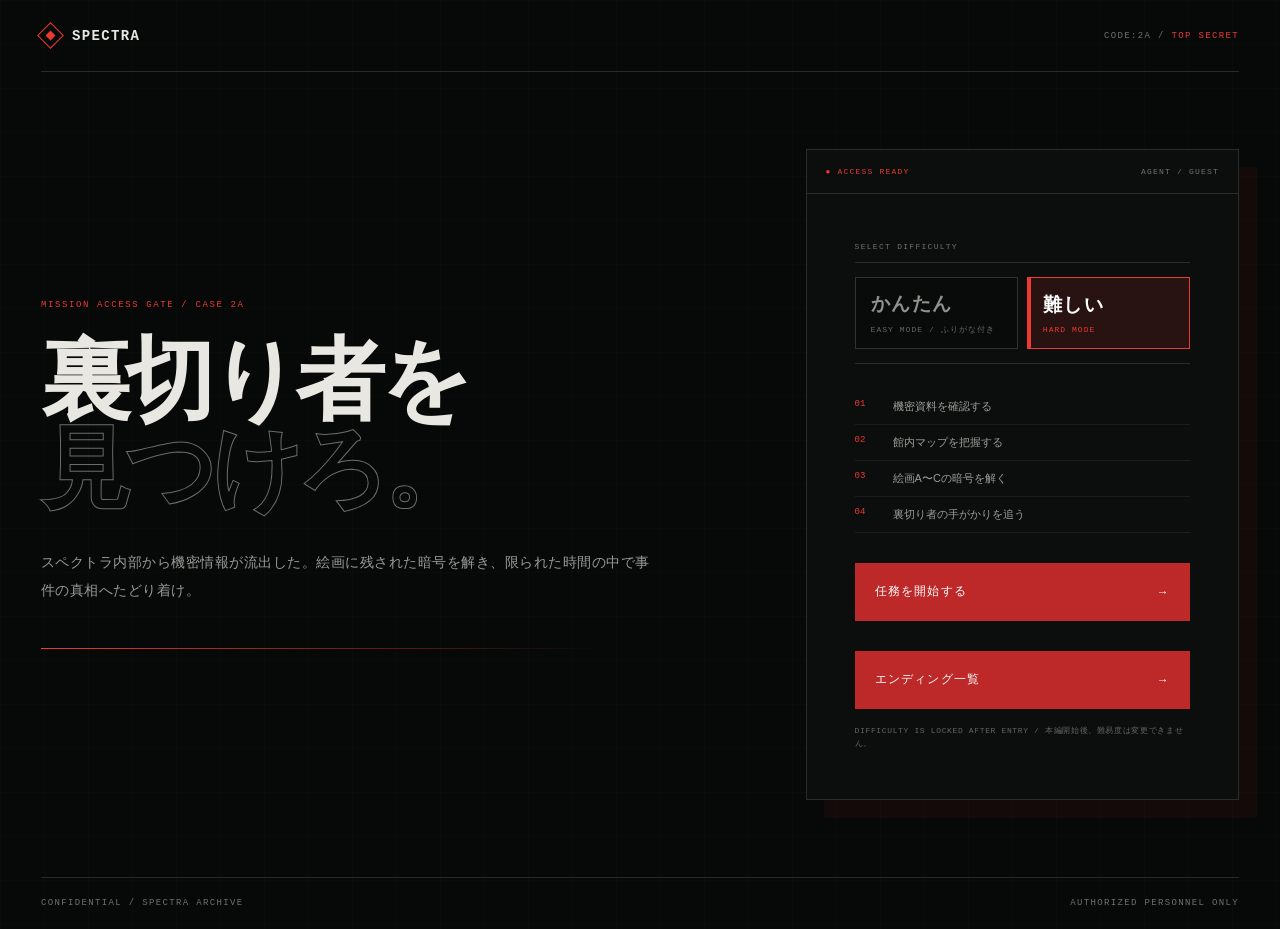
==== index.html @ e0b9738d "修正版" ====
<!doctype html>
<html lang="ja">
<head>
  <meta charset="utf-8">
  <meta name="viewport" content="width=device-width, initial-scale=1">
  <meta name="theme-color" content="#070808">
  <title>CODE:2A — ACCESS GATE</title>
  <meta name="description" content="スペクトラ極秘任務 CODE:2Aへのアクセスゲート。">
  <style>
    :root { --black:#070808; --panel:#0d0f0f; --white:#e8e7e1; --muted:#858985; --line:rgba(232,231,225,.14); --red:#bd2929; --red-bright:#ed3a31; --ease:cubic-bezier(.77,0,.18,1); }
    * { box-sizing:border-box; }
    html,body { margin:0; min-width:320px; min-height:100%; background:var(--black); color:var(--white); }
    body { min-height:100vh; font-family:"Yu Gothic","Hiragino Kaku Gothic ProN",Meiryo,sans-serif; background-image:linear-gradient(rgba(255,255,255,.012) 1px,transparent 1px),linear-gradient(90deg,rgba(255,255,255,.012) 1px,transparent 1px); background-size:44px 44px; }
    button,a { font:inherit; }
    a:focus-visible { outline:1px solid var(--red-bright); outline-offset:4px; }
    .shell { min-height:100vh; display:grid; grid-template-rows:72px 1fr 52px; overflow:hidden; }
    header,footer { display:flex; align-items:center; justify-content:space-between; margin:0 3.2vw; font:9px Consolas,"Courier New",monospace; letter-spacing:.15em; color:#6e726d; }
    header { border-bottom:1px solid var(--line); }
    footer { border-top:1px solid var(--line); }
    .brand { display:flex; align-items:center; gap:12px; color:var(--white); font-size:14px; font-weight:700; }
    .brand-mark { position:relative; width:19px; height:19px; border:1px solid var(--red-bright); transform:rotate(45deg); }
    .brand-mark::before { content:""; position:absolute; inset:5px; background:var(--red-bright); }
    .classification b { color:var(--red-bright); font-weight:400; }
    main { width:min(1320px,100%); margin:auto; padding:clamp(35px,6vw,88px) 3.2vw; display:grid; grid-template-columns:minmax(0,1.1fr) minmax(380px,.72fr); gap:clamp(40px,8vw,120px); align-items:center; }
    .kicker { margin:0 0 27px; color:var(--red-bright); font:9px Consolas,monospace; letter-spacing:.18em; }
    h1 { margin:0; font-size:clamp(51px,7vw,104px); line-height:.98; letter-spacing:-.065em; font-weight:680; }
    h1 span { display:block; color:transparent; -webkit-text-stroke:1px rgba(232,231,225,.45); }
    .lead { max-width:620px; margin:35px 0 0; color:#979b95; font-size:14px; line-height:2; letter-spacing:.035em; }
    .mission-line { width:min(560px,100%); height:1px; margin-top:44px; background:linear-gradient(90deg,var(--red-bright),transparent); }
    .access-card { border:1px solid var(--line); background:rgba(13,15,15,.92); box-shadow:18px 18px 0 rgba(189,41,41,.075); }
    .card-head { display:flex; justify-content:space-between; padding:17px 19px; border-bottom:1px solid var(--line); color:#71756f; font:8px Consolas,monospace; letter-spacing:.15em; }
    .card-head span:first-child { color:var(--red-bright); }
    .card-body { padding:clamp(28px,4vw,48px); }
    .difficulty-label { color:#6f736d; font:8px Consolas,monospace; letter-spacing:.16em; }
    .difficulty-options { display:grid; grid-template-columns:repeat(2,minmax(0,1fr)); gap:9px; margin-top:11px; padding:14px 0; border-top:1px solid var(--line); border-bottom:1px solid var(--line); }
    .difficulty-option { min-height:72px; display:flex; flex-direction:column; align-items:flex-start; justify-content:center; gap:7px; padding:13px 15px; border:1px solid #303330; background:#090b0a; color:#8f938d; cursor:pointer; text-align:left; transition:border-color .2s ease,background .2s ease,color .2s ease; }
    .difficulty-option strong { font-size:19px; letter-spacing:.08em; }
    .difficulty-option span { color:#646963; font:8px Consolas,monospace; letter-spacing:.13em; }
    .difficulty-option:hover,.difficulty-option:focus-visible { border-color:rgba(237,58,49,.65); color:white; }
    .difficulty-option[aria-pressed="true"] { border-color:var(--red-bright); background:rgba(189,41,41,.16); color:white; box-shadow:inset 3px 0 0 var(--red-bright); }
    .difficulty-option[aria-pressed="true"] span { color:var(--red-bright); }
    .mission-list { margin:25px 0 0; padding:0; list-style:none; }
    .mission-list li { display:grid; grid-template-columns:28px 1fr; gap:10px; padding:10px 0; color:#9a9d97; font-size:11px; border-bottom:1px solid rgba(232,231,225,.07); }
    .mission-list b { color:var(--red-bright); font:9px Consolas,monospace; }
    .start-link { min-height:58px; display:flex; align-items:center; justify-content:space-between; margin-top:30px; padding:0 20px; background:var(--red); color:white; text-decoration:none; font-size:12px; letter-spacing:.1em; transition:background .2s ease; }
    .start-link:hover { background:var(--red-bright); }
    .notice { margin:15px 0 0; color:#626660; font:8px Consolas,monospace; letter-spacing:.08em; line-height:1.7; }
    .page-transition { position:fixed; z-index:300; inset:0; display:grid; place-items:center; overflow:hidden; visibility:hidden; pointer-events:none; }
    .slab,.stripe { position:absolute; top:-12%; bottom:-12%; left:-12%; width:124%; transform:translateX(-116%) skewX(-7deg); }
    .slab { background:#090a09; transition:transform .86s var(--ease); }
    .stripe { left:-24%; width:22%; background:#8f1f1f; }
    .transition-copy { position:relative; z-index:1; opacity:0; color:var(--red-bright); font:10px Consolas,monospace; letter-spacing:.28em; transition:opacity .18s ease .34s; }
    .page-transition.active,.page-transition.covered,.page-transition.arrival { visibility:visible; pointer-events:auto; }
    .page-transition.active .slab { transform:translateX(0) skewX(-7deg); }
    .page-transition.active .stripe { animation:stripeAcross .88s var(--ease) .03s both; }
    .page-transition.active .transition-copy { opacity:1; }
    .page-transition.covered .slab { transform:translateX(0) skewX(-7deg); transition:none; }
    .page-transition.covered .stripe { transform:translateX(630%) skewX(-7deg); }
    .page-transition.covered .transition-copy { opacity:1; }
    .page-transition.arrival .slab { transform:translateX(116%) skewX(-7deg); }
    .page-transition.arrival .stripe { animation:stripeAcross .88s var(--ease) both; }
    .page-transition.arrival .transition-copy { opacity:0; transition-delay:0s; }
    @keyframes stripeAcross { from{transform:translateX(-70%) skewX(-7deg)} to{transform:translateX(630%) skewX(-7deg)} }
    @media(max-width:780px){
      .shell{overflow:visible}.classification{display:none}main{grid-template-columns:1fr;gap:45px;padding:48px 20px 60px}h1{font-size:clamp(50px,16vw,82px)}.access-card{box-shadow:9px 9px 0 rgba(189,41,41,.075)}header,footer{margin:0 20px}footer span:first-child{display:none}
      header,footer{color:#999d96;font-size:10px}.kicker{font-size:11px}.lead{color:#b5b8b2;font-size:16px;line-height:1.9}.card-head{color:#a4a8a1;font-size:10px}.difficulty-label{color:#a4a8a1;font-size:10px}.difficulty-option strong{font-size:17px}.difficulty-option span{font-size:9px}.mission-list li{color:#c0c3bc;font-size:14px;line-height:1.65}.mission-list b{font-size:11px}.start-link{min-height:62px;font-size:14px}.notice{color:#989c95;font-size:10px;line-height:1.8}
    }
    @media(prefers-reduced-motion:reduce){*,*::before,*::after{transition-duration:.01ms!important;animation-duration:.01ms!important}}
  </style>
</head>
<body>
  <div class="shell">
    <header><div class="brand"><span class="brand-mark" aria-hidden="true"></span>SPECTRA</div><div class="classification">CODE:2A / <b>TOP SECRET</b></div></header>
    <main>
      <section aria-labelledby="page-title">
        <p class="kicker">MISSION ACCESS GATE / CASE 2A</p>
        <h1 id="page-title">裏切り者を<span>見つけろ。</span></h1>
        <p class="lead">スペクトラ内部から機密情報が流出した。絵画に残された暗号を解き、限られた時間の中で事件の真相へたどり着け。</p>
        <div class="mission-line" aria-hidden="true"></div>
      </section>
      <section class="access-card" aria-label="任務アクセス">
        <div class="card-head"><span>● ACCESS READY</span><span>AGENT / GUEST</span></div>
        <div class="card-body">
          <div class="difficulty-label">SELECT DIFFICULTY</div>
          <div class="difficulty-options" role="group" aria-label="難易度を選択">
            <button class="difficulty-option" id="difficulty-easy" type="button" data-difficulty="easy" aria-pressed="false"><strong>かんたん</strong><span>EASY MODE / ふりがな付き</span></button>
            <button class="difficulty-option" id="difficulty-hard" type="button" data-difficulty="hard" aria-pressed="true"><strong>難しい</strong><span>HARD MODE</span></button>
          </div>
          <ol class="mission-list"><li><b>01</b>機密資料を確認する</li><li><b>02</b>館内マップを把握する</li><li><b>03</b>絵画A〜Cの暗号を解く</li><li><b>04</b>裏切り者の手がかりを追う</li></ol>
          <a class="start-link" id="start-link" href="mission.html"><span>任務を開始する</span><span aria-hidden="true">→</span></a>
          <a class="start-link" id="start-link" href="endings.html"><span>エンディング一覧</span><span aria-hidden="true">→</span></a>
          <p class="notice">DIFFICULTY IS LOCKED AFTER ENTRY / 本編開始後、難易度は変更できません。</p>
        </div>
      </section>
    </main>
    <footer><span>CONFIDENTIAL / SPECTRA ARCHIVE</span><span>AUTHORIZED PERSONNEL ONLY</span></footer>
  </div>
  <div class="page-transition covered" id="page-transition" aria-hidden="false"><span class="slab"></span><span class="stripe"></span><span class="transition-copy" id="transition-copy">ACCESS GATE / OPEN</span></div>
  <script>
    (() => {
      const link = document.getElementById('start-link');
      const difficultyButtons = [...document.querySelectorAll('[data-difficulty]')];
      const transition = document.getElementById('page-transition');
      const transitionCopy = document.getElementById('transition-copy');
      let returning = false;
      try {
        returning = sessionStorage.getItem('spectra-access-entry') === 'return';
        sessionStorage.removeItem('spectra-access-entry');
      } catch { /* file:// で保存領域が使えない場合も演出は表示する */ }
      transitionCopy.textContent = returning ? 'ACCESS GATE / RETURN' : 'ACCESS GATE / OPEN';
      const reduced = window.matchMedia('(prefers-reduced-motion: reduce)').matches;
      function selectDifficulty(mode) {
        const easy = mode === 'easy';
        link.href = easy ? 'mission.html?difficulty=easy' : 'mission.html';
        difficultyButtons.forEach(button => button.setAttribute('aria-pressed',String(button.dataset.difficulty === mode)));
      }
      difficultyButtons.forEach(button => button.addEventListener('click', () => selectDifficulty(button.dataset.difficulty)));
      selectDifficulty('hard');
      setTimeout(() => {
        void transition.offsetWidth;
        transition.classList.remove('covered');
        transition.classList.add('arrival');
        setTimeout(() => {
          transition.classList.remove('arrival');
          transition.setAttribute('aria-hidden','true');
        },reduced ? 40 : 940);
      },reduced ? 24 : 128);
      link.addEventListener('click', event => {
        event.preventDefault();
        transitionCopy.textContent = 'ENTERING / CODE:2A';
        transition.classList.remove('arrival','covered');
        transition.classList.add('active');
        transition.setAttribute('aria-hidden','false');
        setTimeout(() => { window.location.href = link.href; },reduced ? 40 : 920);
      });
    })();
  </script>
</body>
</html>
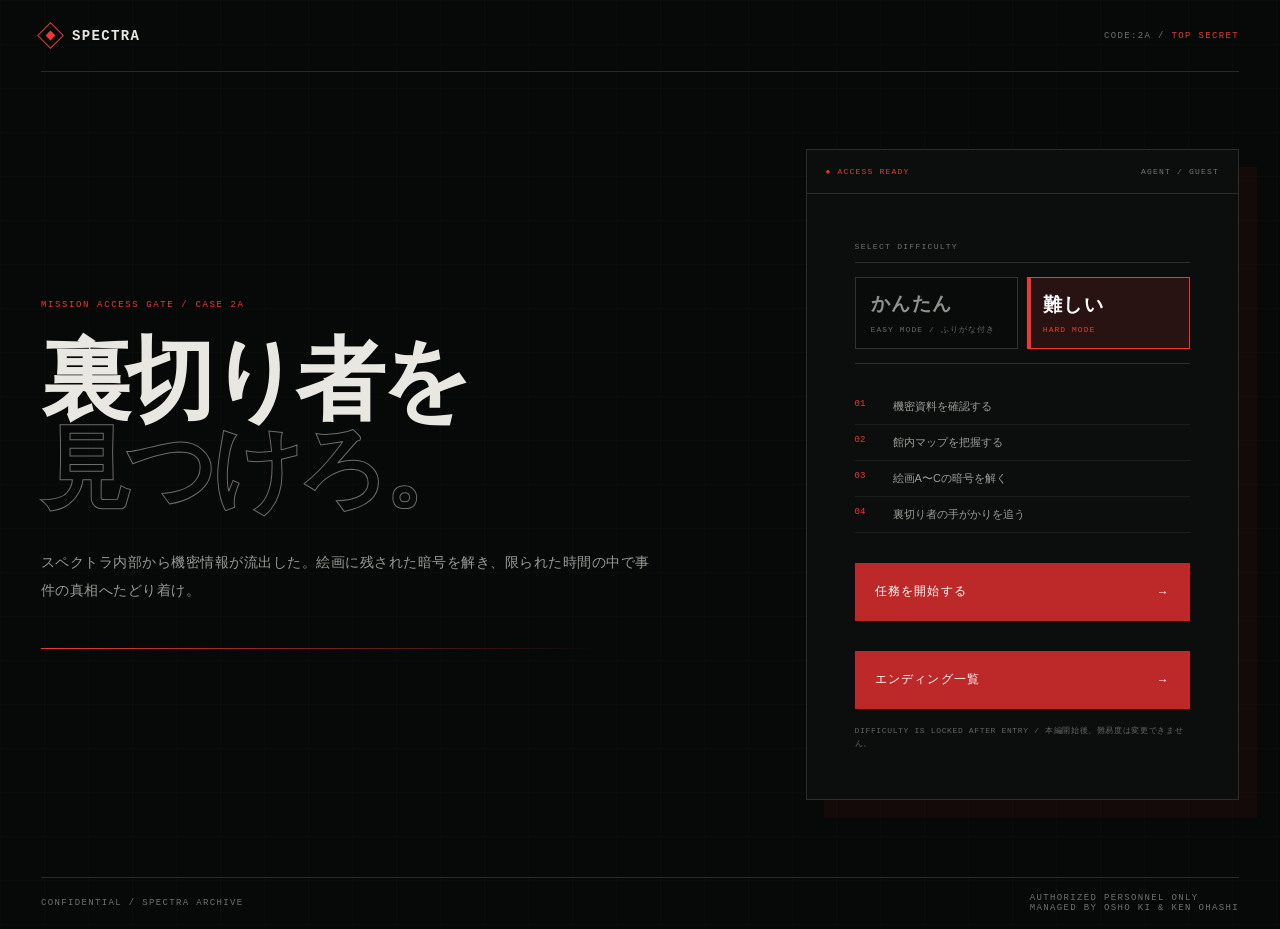
==== commit 0454fdd2: "Add files via upload" ====
--- a/index.html
+++ b/index.html
@@ -5,6 +5,7 @@
   <meta name="viewport" content="width=device-width, initial-scale=1">
   <meta name="theme-color" content="#070808">
   <title>CODE:2A — ACCESS GATE</title>
+  <link rel="icon" type="image/png" href="assets/CODE2A.png.png">
   <meta name="description" content="スペクトラ極秘任務 CODE:2Aへのアクセスゲート。">
   <style>
     :root { --black:#070808; --panel:#0d0f0f; --white:#e8e7e1; --muted:#858985; --line:rgba(232,231,225,.14); --red:#bd2929; --red-bright:#ed3a31; --ease:cubic-bezier(.77,0,.18,1); }
@@ -70,7 +71,7 @@
 </head>
 <body>
   <div class="shell">
-    <header><div class="brand"><span class="brand-mark" aria-hidden="true"></span>SPECTRA</div><div class="classification">CODE:2A / <b>TOP SECRET</b></div></header>
+    <header><div class="brand"><span class="brand-mark" aria-hidden="true"></span><a href="index.html" style="color: inherit; text-decoration: none;">SPECTRA</a></div><div class="classification">CODE:2A / <b>TOP SECRET</b></div></header>
     <main>
       <section aria-labelledby="page-title">
         <p class="kicker">MISSION ACCESS GATE / CASE 2A</p>
@@ -93,7 +94,7 @@
         </div>
       </section>
     </main>
-    <footer><span>CONFIDENTIAL / SPECTRA ARCHIVE</span><span>AUTHORIZED PERSONNEL ONLY</span></footer>
+    <footer><span>CONFIDENTIAL / SPECTRA ARCHIVE</span><span>AUTHORIZED PERSONNEL ONLY<br> MANAGED BY OSHO KI & KEN OHASHI</span></footer>
   </div>
   <div class="page-transition covered" id="page-transition" aria-hidden="false"><span class="slab"></span><span class="stripe"></span><span class="transition-copy" id="transition-copy">ACCESS GATE / OPEN</span></div>
   <script>
